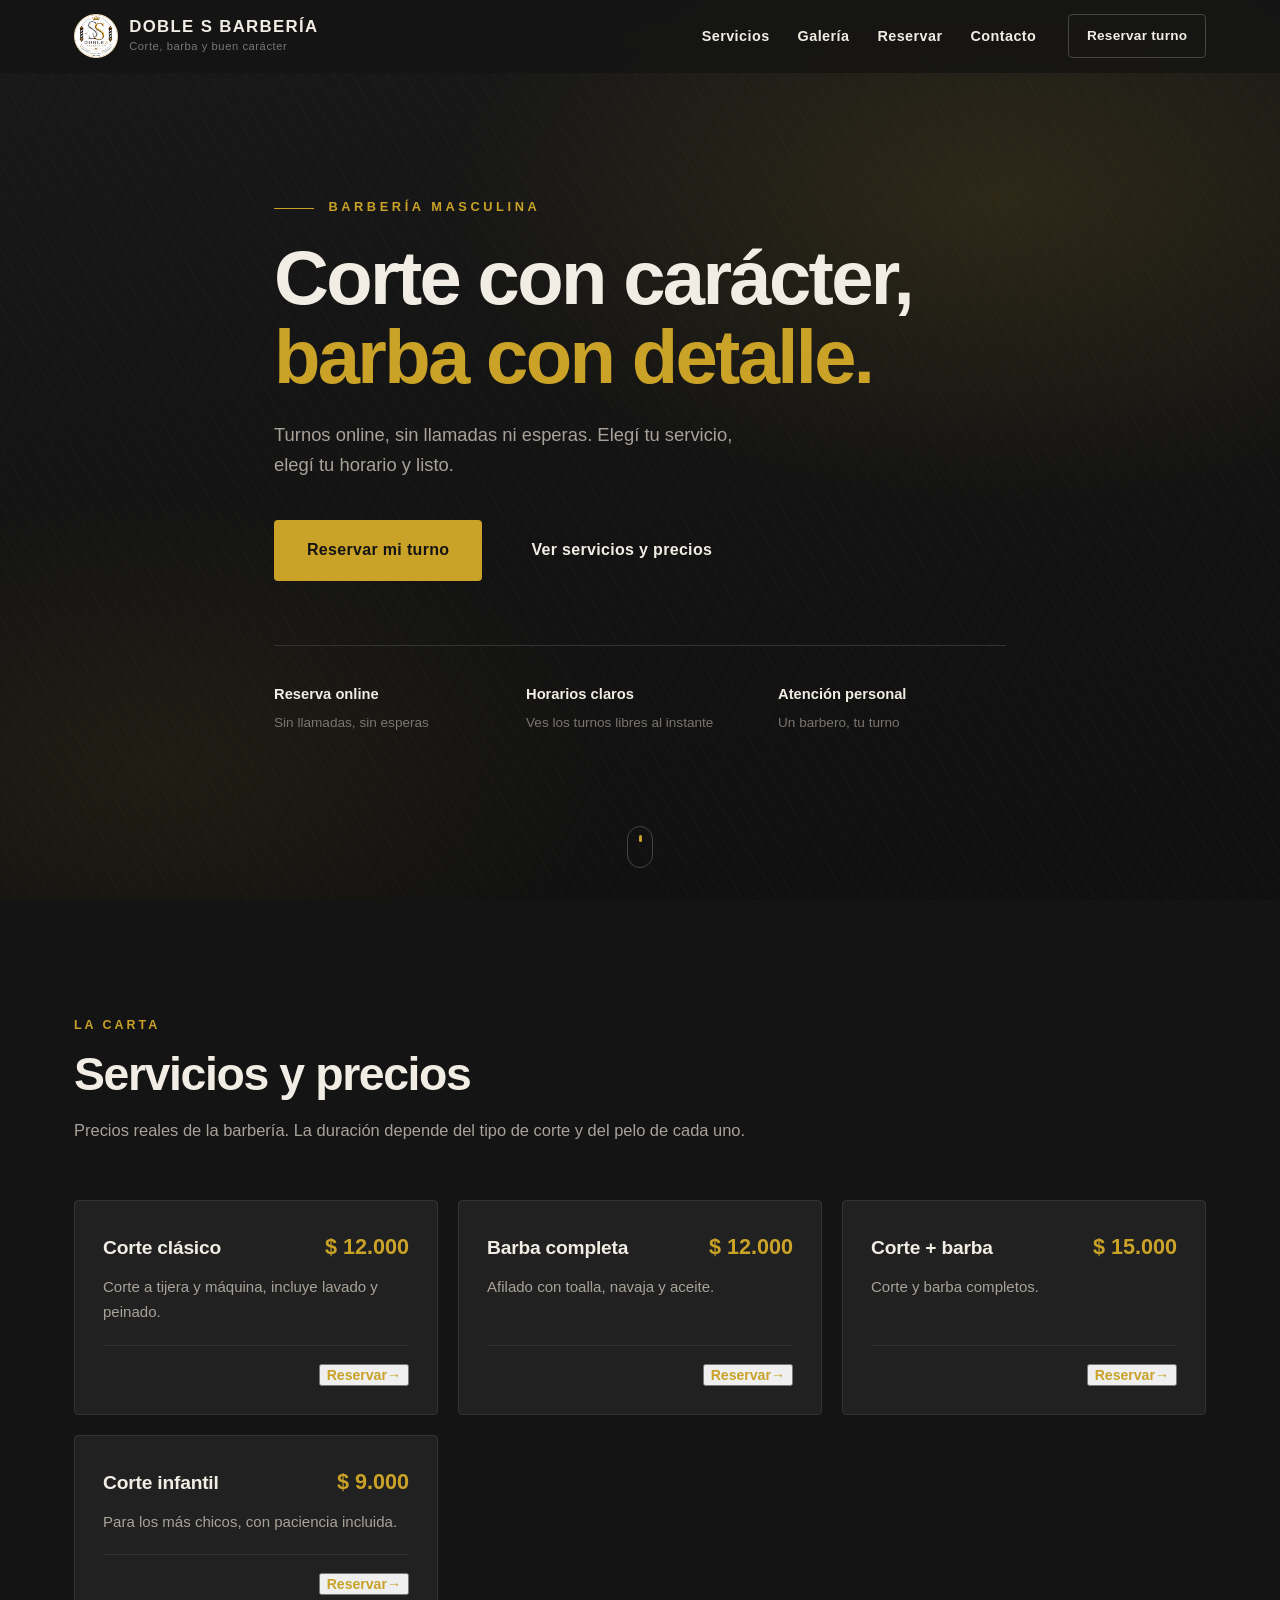
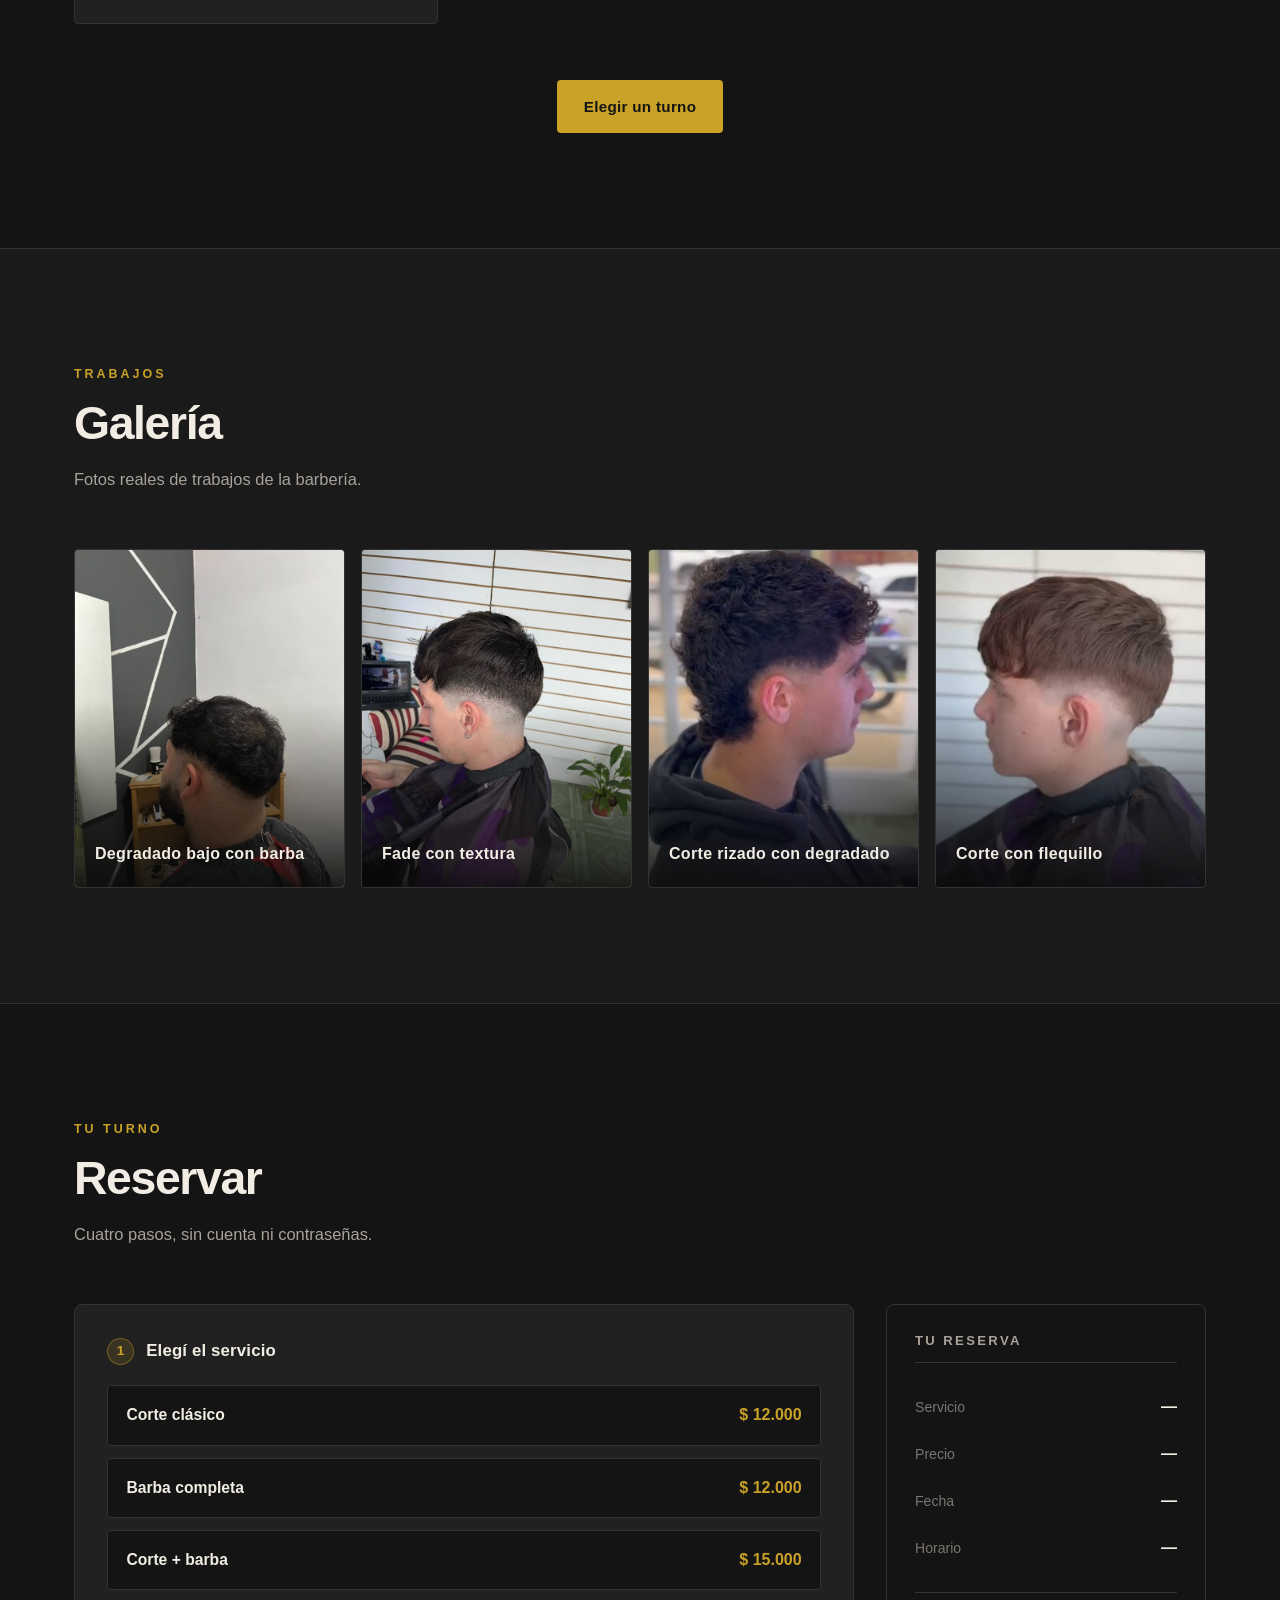
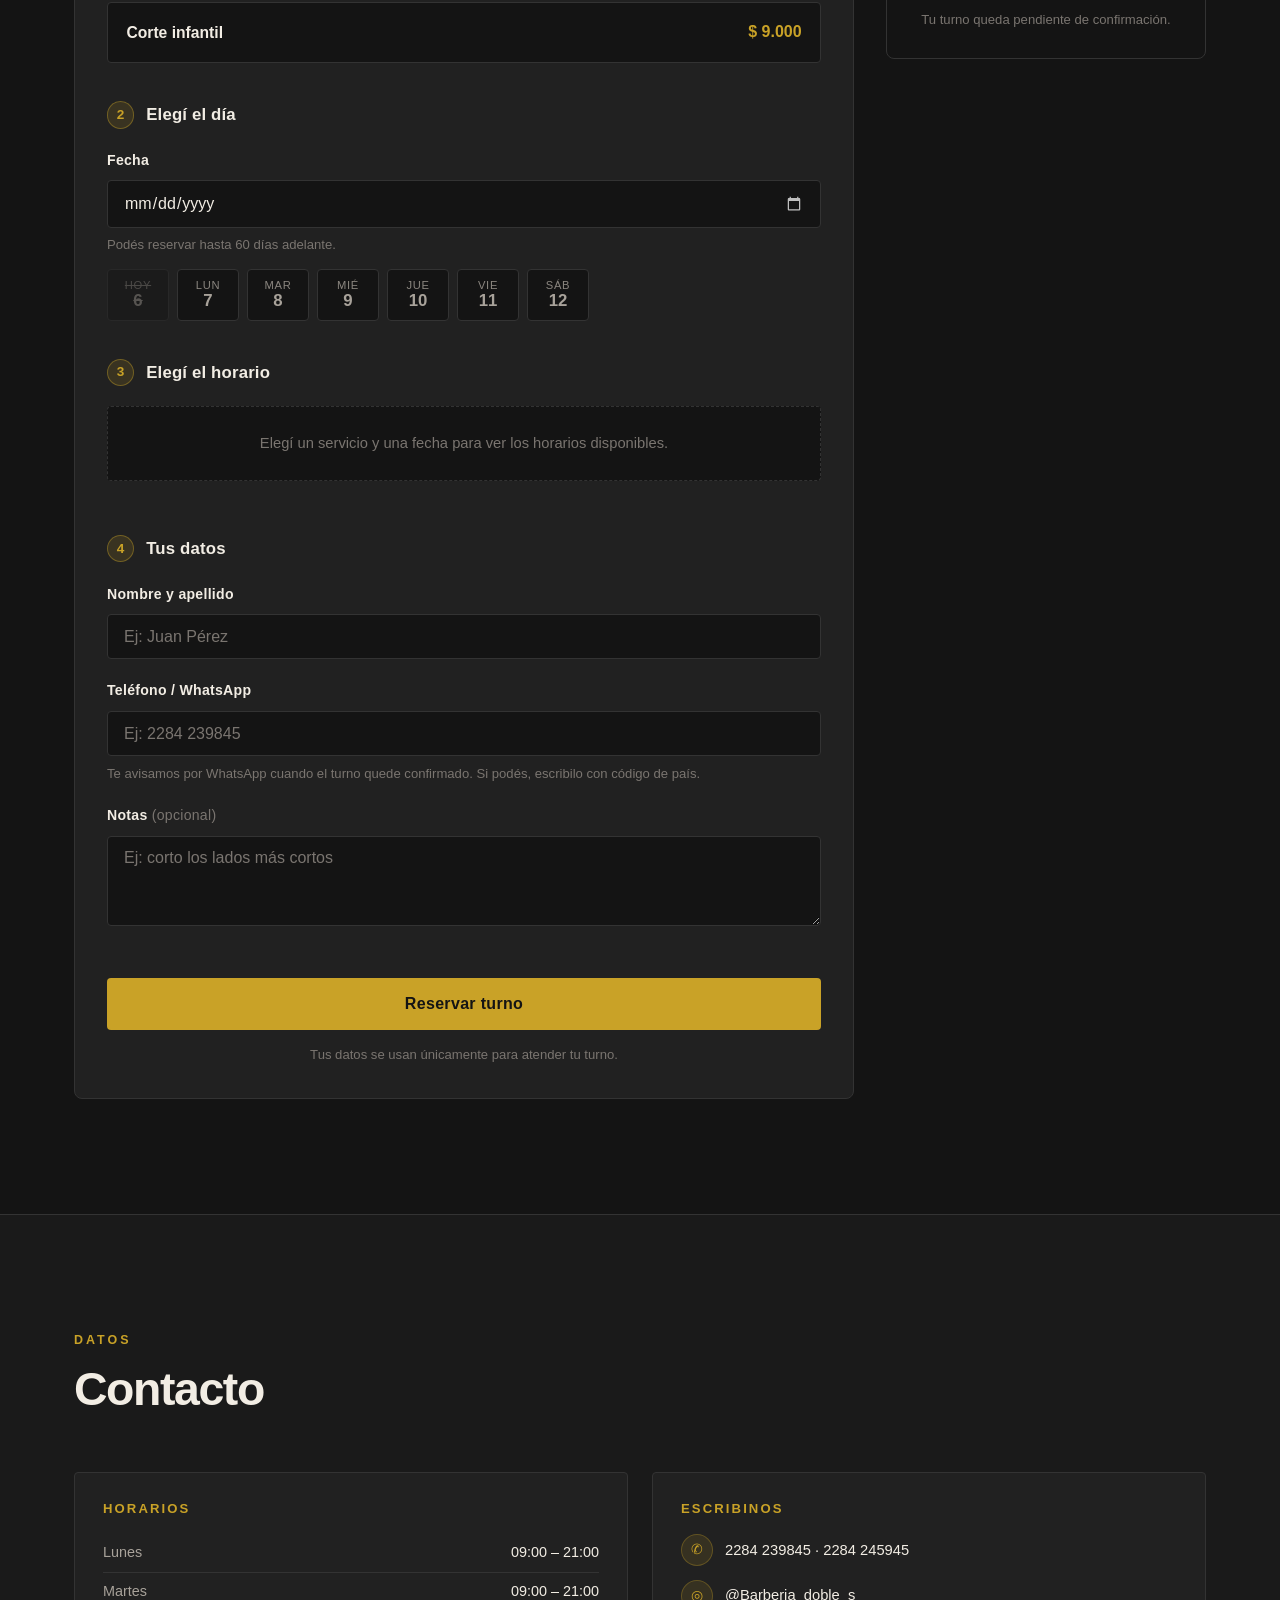
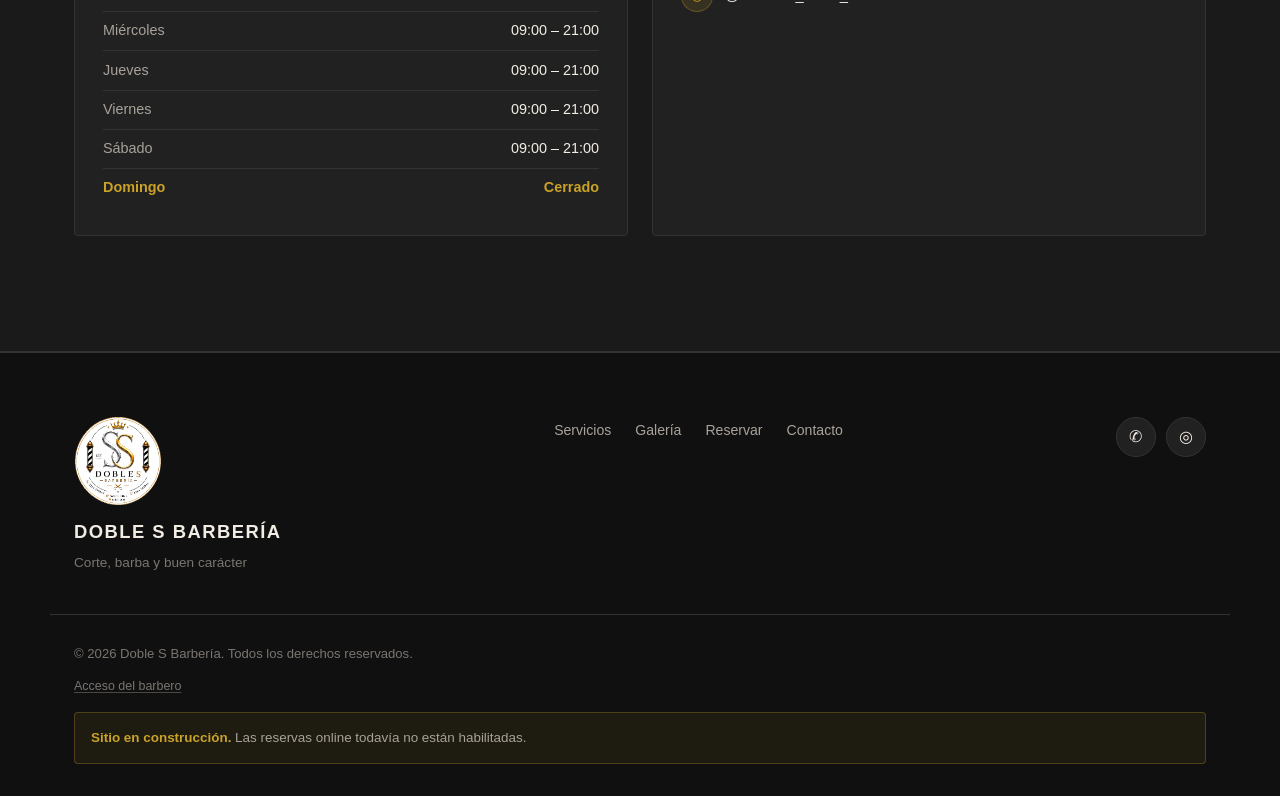
==== backend/src/main/resources/static/index.html @ a7c4ad40 "feat: versión inicial de BarberTrend AI Incluye la web pública responsive, reservas reales con contr" ====
<!DOCTYPE html>
<html lang="es">
<head>
    <meta charset="UTF-8">
    <meta name="viewport" content="width=device-width, initial-scale=1">
    <title>Doble S Barbería — Reserva tu turno</title>
    <meta name="description" id="meta-description"
          content="Doble S Barbería en Bolívar 3008. Cortes clásicos, fade y barbas. Reservá tu turno online.">
    <meta name="theme-color" content="#141414">

    <!-- El favicon es el logo real, ya con el fondo transparente.
         El atributo sizes ayuda a que el navegador elija bien. -->
    <link rel="icon" type="image/png"
          sizes="any"
          href="assets/img/logo-doble-s.png">

    <link rel="stylesheet" href="assets/css/styles.css">
</head>
<body>

<!-- ==========================================================================
     Enlace de salto: permite al teclado o al lector de pantalla saltear
     directo al contenido, sin pasar por el menú.
     ========================================================================== -->
<a class="skip-link" href="#contenido">Saltar al contenido</a>

<!-- ==========================================================================
     ENCABEZADO
     ========================================================================== -->
<header class="site-header" id="site-header">
    <div class="container header-inner">

        <!-- Logo real de la barbería. La imagen ya viene con el fondo
             transparente (ver docs/datos-pendientes.md), así que se apoya
             sobre el fondo oscuro sin recuadro blanco. -->
        <a href="#inicio" class="brand" aria-label="Doble S Barbería, ir al inicio">
            <img class="brand-mark"
                 src="assets/img/logo-doble-s.png"
                 alt=""
                 width="315" height="320"
                 decoding="async">

            <span class="brand-text">
                <span class="brand-name" id="brand-name">Doble S Barbería</span>
                <span class="brand-tagline" id="brand-tagline"></span>
            </span>
        </a>

        <nav class="main-nav" id="main-nav" aria-label="Navegación principal">
            <ul>
                <li><a href="#servicios">Servicios</a></li>
                <li><a href="#galeria">Galería</a></li>
                <li><a href="#reservar">Reservar</a></li>
                <li><a href="#contacto">Contacto</a></li>
            </ul>
            <a class="btn btn-outline btn-sm nav-cta" href="#reservar">Reservar turno</a>
        </nav>

        <button class="nav-toggle" id="nav-toggle"
                type="button"
                aria-expanded="false"
                aria-controls="main-nav"
                aria-label="Abrir menú de navegación">
            <span></span><span></span><span></span>
        </button>

    </div>
</header>

<main id="contenido">

    <!-- ======================================================================
         PORTADA
         ====================================================================== -->
    <section class="hero" id="inicio">
        <div class="hero-backdrop" aria-hidden="true"></div>

        <div class="container hero-content">
            <p class="hero-eyebrow" id="hero-eyebrow">Barbería masculina</p>

            <h1 class="hero-title">
                <span id="hero-title-1">Corte con carácter,</span><br>
                <span class="accent" id="hero-title-2">barba con detalle.</span>
            </h1>

            <p class="hero-text" id="hero-text">
                Turnos online, sin llamadas ni esperas.
                Elegí tu servicio, elegí tu horario y listo.
            </p>

            <div class="hero-actions">
                <a href="#reservar" class="btn btn-primary btn-lg">Reservar mi turno</a>
                <a href="#servicios" class="btn btn-ghost btn-lg">Ver servicios y precios</a>
            </div>

            <ul class="hero-features">
                <li>
                    <strong>Reserva online</strong>
                    <span>Sin llamadas, sin esperas</span>
                </li>
                <li>
                    <strong>Horarios claros</strong>
                    <span>Ves los turnos libres al instante</span>
                </li>
                <li>
                    <strong>Atención personal</strong>
                    <span>Un barbero, tu turno</span>
                </li>
            </ul>
        </div>

        <a href="#servicios" class="scroll-hint" aria-label="Bajar a servicios">
            <span></span>
        </a>
    </section>

    <!-- ======================================================================
         SERVICIOS
         Las tarjetas las arma main.js a partir de SITE_CONFIG.services,
         para que agregar un servicio sea agregar un objeto en ese archivo.
         ====================================================================== -->
    <section class="section" id="servicios">
        <div class="container">

            <header class="section-header">
                <p class="section-eyebrow">La carta</p>
                <h2 class="section-title">Servicios y precios</h2>
                <p class="section-text">
                    Precios reales de la barbería. La duración depende del tipo
                    de corte y del pelo de cada uno.
                </p>
            </header>

            <div class="services-grid" id="services-grid">
                <!-- Se completa con main.js -->
            </div>

            <div class="section-footer-cta">
                <a href="#reservar" class="btn btn-primary">Elegir un turno</a>
            </div>

        </div>
    </section>

    <!-- ======================================================================
         GALERÍA
         ====================================================================== -->
    <section class="section section-alt" id="galeria">
        <div class="container">

            <header class="section-header">
                <p class="section-eyebrow">Trabajos</p>
                <h2 class="section-title">Galería</h2>
                <p class="section-text">
                    Fotos reales de trabajos de la barbería.
                </p>
            </header>

            <div class="gallery-grid" id="gallery-grid">
                <!-- Se completa con main.js -->
            </div>

        </div>
    </section>

    <!-- ======================================================================
         RESERVAR TURNOS
         ====================================================================== -->
    <section class="section" id="reservar">
        <div class="container">

            <header class="section-header">
                <p class="section-eyebrow">Tu turno</p>
                <h2 class="section-title">Reservar</h2>
                <p class="section-text">
                    Cuatro pasos, sin cuenta ni contraseñas.
                </p>
            </header>

            <div class="booking-layout">

                <!-- ---------------------- FORMULARIO ---------------------- -->
                <form class="booking-form" id="booking-form"
                      novalidate autocomplete="on">

                    <!-- ---- Paso 1: servicio ---- -->
                    <fieldset class="step" id="step-servicio">
                        <legend class="step-title" id="step-servicio-title">
                            <span class="step-number" aria-hidden="true">1</span>
                            Elegí el servicio
                        </legend>

                        <div class="service-picker" id="service-picker"
                             role="radiogroup"
                             aria-labelledby="step-servicio-title"
                             aria-describedby="service-error">
                            <!-- Los botones los crea main.js -->
                        </div>

                        <p class="field-error" id="service-error" role="alert"></p>
                    </fieldset>

                    <!-- ---- Paso 2: fecha ---- -->
                    <fieldset class="step">
                        <legend class="step-title">
                            <span class="step-number" aria-hidden="true">2</span>
                            Elegí el día
                        </legend>

                        <label class="label" for="fecha">Fecha</label>
                        <input class="input" type="date" id="fecha" name="fecha"
                               required aria-describedby="fecha-help fecha-error">

                        <p class="field-help" id="fecha-help">
                            Podés reservar hasta 60 días adelante.
                        </p>
                        <p class="field-error" id="fecha-error" role="alert"></p>

                        <div class="quick-dates" id="quick-dates"
                             role="group" aria-label="Días próximos">
                            <!-- Los crea booking.js -->
                        </div>
                    </fieldset>

                    <!-- ---- Paso 3: horario ---- -->
                    <fieldset class="step">
                        <legend class="step-title" id="step-horario-title">
                            <span class="step-number" aria-hidden="true">3</span>
                            Elegí el horario
                        </legend>

                        <div class="slots-container" id="slots-container">
                            <p class="slots-placeholder" id="slots-placeholder">
                                Elegí un servicio y una fecha para ver los
                                horarios disponibles.
                            </p>
                            <div class="slots-grid" id="slots-grid"
                                 role="radiogroup"
                                 aria-labelledby="step-horario-title"></div>
                        </div>

                        <p class="field-error" id="slots-error" role="alert"></p>
                    </fieldset>

                    <!-- ---- Paso 4: datos ---- -->
                    <fieldset class="step">
                        <legend class="step-title">
                            <span class="step-number" aria-hidden="true">4</span>
                            Tus datos
                        </legend>

                        <div class="field">
                            <label class="label" for="nombre">Nombre y apellido</label>
                            <input class="input" type="text" id="nombre" name="nombre"
                                   placeholder="Ej: Juan Pérez"
                                   required minlength="2" maxlength="120"
                                   autocomplete="name"
                                   aria-describedby="nombre-error">
                            <p class="field-error" id="nombre-error" role="alert"></p>
                        </div>

                        <div class="field">
                            <label class="label" for="telefono">Teléfono / WhatsApp</label>
                            <input class="input" type="tel" id="telefono" name="telefono"
                                   placeholder="Ej: 2284 239845"
                                   required inputmode="tel"
                                   autocomplete="tel"
                                   aria-describedby="telefono-help telefono-error">
                            <p class="field-help" id="telefono-help">
                                Te avisamos por WhatsApp cuando el turno quede
                                confirmado. Si podés, escribilo con código de país.
                            </p>
                            <p class="field-error" id="telefono-error" role="alert"></p>
                        </div>

                        <div class="field">
                            <label class="label" for="notas">
                                Notas <span class="label-optional">(opcional)</span>
                            </label>
                            <textarea class="input" id="notas" name="notas"
                                      rows="3" maxlength="500"
                                      placeholder="Ej: corto los lados más cortos"
                                      aria-describedby="notas-error"></textarea>
                            <p class="field-error" id="notas-error" role="alert"></p>
                        </div>
                    </fieldset>

                    <!-- ---- Avisos de estado ---- -->
                    <div class="form-status" id="form-status"
                         role="status" aria-live="polite"></div>

                    <button class="btn btn-primary btn-lg btn-block"
                            type="submit" id="submit-btn">
                        <span class="btn-label">Reservar turno</span>
                        <span class="btn-spinner" aria-hidden="true"></span>
                    </button>

                    <p class="form-note">
                        Tus datos se usan únicamente para atender tu turno.
                    </p>
                </form>

                <!-- ---------------------- RESUMEN ---------------------- -->
                <aside class="booking-summary" id="booking-summary"
                       aria-label="Resumen de tu reserva">
                    <h3 class="summary-title">Tu reserva</h3>

                    <dl class="summary-list">
                        <div class="summary-row">
                            <dt>Servicio</dt>
                            <dd id="summary-servicio">—</dd>
                        </div>
                        <div class="summary-row">
                            <dt>Precio</dt>
                            <dd id="summary-precio">—</dd>
                        </div>
                        <div class="summary-row">
                            <dt>Fecha</dt>
                            <dd id="summary-fecha">—</dd>
                        </div>
                        <div class="summary-row">
                            <dt>Horario</dt>
                            <dd id="summary-horario">—</dd>
                        </div>
                    </dl>

                    <p class="summary-footnote">
                        Tu turno queda pendiente de confirmación.
                    </p>
                </aside>

            </div>
        </div>
    </section>

    <!-- ======================================================================
         CONTACTO
         ====================================================================== -->
    <section class="section section-alt" id="contacto">
        <div class="container">

            <header class="section-header">
                <p class="section-eyebrow">Datos</p>
                <h2 class="section-title">Contacto</h2>
            </header>

            <div class="contact-grid">

                <div class="contact-card">
                    <h3 class="contact-title">Horarios</h3>
                    <table class="hours-table">
                        <caption class="sr-only">Horario de atención semanal</caption>
                        <tbody id="hours-body">
                            <!-- Los arma main.js -->
                        </tbody>
                    </table>
                </div>

                <div class="contact-card">
                    <h3 class="contact-title">Escribinos</h3>
                    <ul class="contact-list">
                        <li>
                            <a class="contact-link" id="whatsapp-link"
                               href="#" target="_blank" rel="noopener noreferrer">
                                <span class="contact-icon" aria-hidden="true">✆</span>
                                <span id="contact-phone">—</span>
                            </a>
                        </li>
                        <li>
                            <a class="contact-link" id="instagram-link"
                               href="#" target="_blank" rel="noopener noreferrer">
                                <span class="contact-icon" aria-hidden="true">◎</span>
                                <span id="contact-instagram">—</span>
                            </a>
                        </li>
                        <li>
                            <a class="contact-link" id="email-link" href="#">
                                <span class="contact-icon" aria-hidden="true">✉</span>
                                <span id="contact-email">—</span>
                            </a>
                        </li>
                    </ul>
                </div>

            </div>
        </div>
    </section>

</main>

<!-- ==========================================================================
     PIE DE PÁGINA
     ========================================================================== -->
<footer class="site-footer">
    <div class="container footer-inner">

        <div class="footer-brand">
            <img class="footer-logo"
                 src="assets/img/logo-doble-s.png"
                 alt=""
                 width="315" height="320"
                 loading="lazy"
                 decoding="async">
            <span class="brand-name" id="footer-brand-name">Doble S Barbería</span>
            <p class="footer-tagline" id="footer-tagline"></p>
        </div>

        <nav class="footer-nav" aria-label="Navegación del pie">
            <ul>
                <li><a href="#servicios">Servicios</a></li>
                <li><a href="#galeria">Galería</a></li>
                <li><a href="#reservar">Reservar</a></li>
                <li><a href="#contacto">Contacto</a></li>
            </ul>
        </nav>

        <div class="footer-social">
            <a class="social-btn" id="footer-whatsapp"
               href="#" target="_blank" rel="noopener noreferrer"
               aria-label="Escribir por WhatsApp">
                <span aria-hidden="true">✆</span>
            </a>
            <a class="social-btn" id="footer-instagram"
               href="#" target="_blank" rel="noopener noreferrer"
               aria-label="Ver el Instagram">
                <span aria-hidden="true">◎</span>
            </a>
        </div>

    </div>

    <div class="container footer-bottom">
        <p class="footer-copy" id="footer-copy"></p>

        <p class="footer-admin">
            <a href="/admin">Acceso del barbero</a>
        </p>

        <!-- Aviso de estado del sitio. Lo muestra main.js mientras
             SITE_CONFIG.flags.showSampleDataNotice esté en true.
             Para publicar, poner showSampleDataNotice: false en site-config.js
             y este bloque se oculta solo. -->
        <p class="footer-notice" id="sample-data-notice" hidden>
            <strong>Sitio en construcción.</strong>
            Las reservas online todavía no están habilitadas.
        </p>
    </div>
</footer>

<!-- ==========================================================================
     SCRIPTS
     Al final del body para que el DOM ya exista cuando se ejecutan.
     Sin "type=module" a propósito: así el sitio también funciona abriéndolo
     directamente como archivo (file://), sin necesidad de un servidor.
     ========================================================================== -->
<script src="assets/js/site-config.js"></script>
<script src="assets/js/main.js"></script>
<script src="assets/js/booking.js"></script>

</body>
</html>
---- backend/src/main/resources/static/assets/css/styles.css ----
/* ==========================================================================
   BarberTrend AI — Hoja de estilos del sitio público
   ==========================================================================

   Cómo está organizada:
     1. Variables          — colores, tipografía, medidas
     2. Base y reset        — elementos del navegador
     3. Utilidades          — .container, .sr-only, .skip-link
     4. Componentes         — botones, campos, tarjetas
     5. Secciones           — portada, servicios, galería, reservar, contacto
     6. Pie de página
     7. Responsive          — tablets y computadoras
     8. Preferencias        — movimiento reducido, impresión

   Para cambiar los colores de la marca, alcanza con editar el bloque 1.
   ========================================================================== */


/* ==========================================================================
   1. VARIABLES
   ========================================================================== */

:root {
    /* --- Color: paleta sobria tipo barbería --- */
    --bg:             #141414;   /* fondo principal */
    --bg-alt:         #1a1a1a;   /* secciones alternadas */
    --surface:        #212121;   /* tarjetas y campos */
    --surface-hover:  #2a2a2a;
    --border:         #333333;
    --border-strong:  #454545;

    --gold:           #c9a227;   /* acento principal */
    --gold-light:     #e0c060;
    --gold-dark:      #9d7c1c;

    --cream:          #f2ede4;   /* texto principal */
    --text-muted:     #a8a29a;   /* texto secundario */
    --text-dim:       #7a7570;   /* texto terciario */

    --success:        #4caf7d;
    --success-bg:     rgba(76, 175, 125, 0.12);
    --danger:         #e05c5c;
    --danger-bg:      rgba(224, 92, 92, 0.12);

    /* --- Tipografía ---
       Se usan fuentes del sistema: el sitio carga rápido y no depende
       de ningún servicio externo. */
    --font-sans: -apple-system, BlinkMacSystemFont, 'Segoe UI', Roboto,
                 'Helvetica Neue', Arial, sans-serif;
    --font-display: 'Helvetica Neue', Arial, sans-serif;

    /* --- Medidas --- */
    --container-width: 1180px;
    --radius:     4px;
    --radius-lg:  8px;
    --section-gap: clamp(4rem, 9vw, 7.5rem);

    /* --- Transiciones --- */
    --transition: 0.25s cubic-bezier(0.4, 0, 0.2, 1);
}


/* ==========================================================================
   2. BASE Y RESET
   ========================================================================== */

*,
*::before,
*::after {
    box-sizing: border-box;
}

html {
    /* Evita el salto de página al saltar entre secciones con #ancla */
    scroll-behavior: smooth;
    /* Compensa el encabezado fijo cuando se navega por anclas */
    scroll-padding-top: 5rem;
}

body {
    margin: 0;
    background-color: var(--bg);
    color: var(--cream);
    font-family: var(--font-sans);
    font-size: 1rem;
    line-height: 1.65;
    -webkit-font-smoothing: antialiased;
    overflow-x: hidden;
}

h1, h2, h3, h4 {
    margin: 0 0 0.5em;
    font-family: var(--font-display);
    font-weight: 700;
    line-height: 1.15;
    letter-spacing: -0.02em;
}

p {
    margin: 0 0 1rem;
}

a {
    color: var(--gold);
    text-decoration: none;
    transition: color var(--transition);
}

a:hover {
    color: var(--gold-light);
}

img, svg {
    max-width: 100%;
    display: block;
}

ul, ol {
    margin: 0;
    padding: 0;
    list-style: none;
}

button {
    font-family: inherit;
    font-size: inherit;
    cursor: pointer;
}

/* Foco visible para navegación con teclado.
   Nunca se quita el foco, se cambia: es lo que permite a quien navega
   sin mouse saber dónde está. */
:focus-visible {
    outline: 2px solid var(--gold);
    outline-offset: 3px;
    border-radius: 2px;
}

/* Texto solo para lectores de pantalla */
.sr-only {
    position: absolute;
    width: 1px;
    height: 1px;
    padding: 0;
    margin: -1px;
    overflow: hidden;
    clip: rect(0, 0, 0, 0);
    white-space: nowrap;
    border: 0;
}

/* Enlace de salto */
.skip-link {
    position: absolute;
    top: -100px;
    left: 1rem;
    z-index: 200;
    padding: 0.75rem 1.25rem;
    background: var(--gold);
    color: #141414;
    font-weight: 700;
    border-radius: 0 0 var(--radius) var(--radius);
    transition: top var(--transition);
}

.skip-link:focus {
    top: 0;
    color: #141414;
}


/* ==========================================================================
   3. UTILIDADES
   ========================================================================== */

.container {
    width: 100%;
    max-width: var(--container-width);
    margin: 0 auto;
    padding: 0 1.5rem;
}

.accent {
    color: var(--gold);
}


/* ==========================================================================
   4. COMPONENTES
   ========================================================================== */

/* --- Botones ------------------------------------------------------------ */

.btn {
    display: inline-flex;
    align-items: center;
    justify-content: center;
    gap: 0.5rem;
    padding: 0.8rem 1.6rem;
    border: 1px solid transparent;
    border-radius: var(--radius);
    background-color: transparent;
    font-weight: 700;
    font-size: 0.95rem;
    letter-spacing: 0.02em;
    text-align: center;
    transition: background-color var(--transition),
                color var(--transition),
                border-color var(--transition),
                transform var(--transition);
}

/* El :active solo se aplica con mouse o dedo, no con el teclado,
   para que la página no "salte" al navegar con Enter. */
.btn:active:not(:disabled) {
    transform: translateY(1px);
}

.btn:disabled {
    opacity: 0.55;
    cursor: not-allowed;
}

.btn-primary {
    background: var(--gold);
    color: #141414;
}

.btn-primary:hover:not(:disabled) {
    background: var(--gold-light);
    color: #141414;
}

.btn-outline {
    border-color: var(--border-strong);
    color: var(--cream);
}

.btn-outline:hover:not(:disabled) {
    border-color: var(--gold);
    color: var(--gold);
}

.btn-ghost {
    color: var(--cream);
    border-color: transparent;
}

.btn-ghost:hover:not(:disabled) {
    color: var(--gold);
}

.btn-lg {
    padding: 1rem 2rem;
    font-size: 1rem;
}

.btn-sm {
    padding: 0.6rem 1.1rem;
    font-size: 0.85rem;
}

.btn-block {
    width: 100%;
}

/* Indicador de carga dentro del botón */
.btn-spinner {
    display: none;
    width: 1rem;
    height: 1rem;
    border: 2px solid rgba(20, 20, 20, 0.3);
    border-top-color: #141414;
    border-radius: 50%;
    animation: spin 0.7s linear infinite;
}

.btn.is-loading .btn-spinner {
    display: block;
}

.btn.is-loading .btn-label {
    opacity: 0.7;
}

@keyframes spin {
    to { transform: rotate(360deg); }
}

/* --- Tarjetas de servicio ------------------------------------------------ */

.service-card {
    position: relative;
    display: flex;
    flex-direction: column;
    padding: 1.75rem;
    background: var(--surface);
    border: 1px solid var(--border);
    border-radius: var(--radius);
    transition: border-color var(--transition),
                transform var(--transition),
                background-color var(--transition);
}

.service-card:hover {
    border-color: var(--border-strong);
    background: var(--surface-hover);
    transform: translateY(-3px);
}

.service-card__head {
    display: flex;
    align-items: baseline;
    justify-content: space-between;
    gap: 1rem;
    margin-bottom: 0.65rem;
}

.service-card__name {
    margin: 0;
    font-size: 1.2rem;
    letter-spacing: -0.01em;
}

.service-card__price {
    font-family: var(--font-display);
    font-size: 1.35rem;
    font-weight: 700;
    color: var(--gold);
    white-space: nowrap;
}

.service-card__desc {
    flex: 1;
    margin: 0 0 1.25rem;
    color: var(--text-muted);
    font-size: 0.94rem;
}

.service-card__foot {
    display: flex;
    align-items: center;
    justify-content: flex-end;
    gap: 1rem;
    padding-top: 1.1rem;
    border-top: 1px solid var(--border);
}

.service-card__cta {
    font-size: 0.88rem;
    font-weight: 700;
    color: var(--gold);
    white-space: nowrap;
}

.service-card__cta::after {
    content: ' →';
    transition: transform var(--transition);
    display: inline-block;
}

.service-card__cta:hover::after {
    transform: translateX(3px);
}

/* Etiqueta de "más pedido" */
.badge {
    position: absolute;
    top: -1px;
    right: 1.25rem;
    padding: 0.25rem 0.7rem;
    background: var(--gold);
    color: #141414;
    font-size: 0.7rem;
    font-weight: 700;
    letter-spacing: 0.08em;
    text-transform: uppercase;
    border-radius: 0 0 var(--radius) var(--radius);
}

/* --- Campos de formulario ----------------------------------------------- */

.label {
    display: block;
    margin-bottom: 0.5rem;
    font-size: 0.88rem;
    font-weight: 600;
    letter-spacing: 0.02em;
}

.label-optional {
    font-weight: 400;
    color: var(--text-dim);
}

.input {
    width: 100%;
    padding: 0.8rem 1rem;
    background: var(--bg);
    color: var(--cream);
    border: 1px solid var(--border);
    border-radius: var(--radius);
    font-family: inherit;
    font-size: 1rem;
    transition: border-color var(--transition),
                box-shadow var(--transition);
}

.input::placeholder {
    color: var(--text-dim);
}

.input:hover {
    border-color: var(--border-strong);
}

.input:focus {
    outline: none;
    border-color: var(--gold);
    box-shadow: 0 0 0 3px rgba(201, 162, 39, 0.15);
}

/* Campo marcado como inválido.
   aria-invalid lo pone el JavaScript, y el CSS lo muestra. */
.input[aria-invalid='true'] {
    border-color: var(--danger);
}

.input[aria-invalid='true']:focus {
    box-shadow: 0 0 0 3px rgba(224, 92, 92, 0.18);
}

textarea.input {
    resize: vertical;
    min-height: 90px;
}

/* El input date se ve oscuro en algunos navegadores */
.input[type='date']::-webkit-calendar-picker-indicator {
    filter: invert(0.75);
    cursor: pointer;
}

.field {
    margin-bottom: 1.25rem;
}

.field-help {
    margin: 0.4rem 0 0;
    font-size: 0.82rem;
    color: var(--text-dim);
}

.field-error {
    margin: 0.4rem 0 0;
    font-size: 0.85rem;
    color: var(--danger);
    min-height: 1.2em;   /* Evita que el texto salte al aparecer */
}

.field-error:empty {
    min-height: 0;
}

/* --- Selector de servicio (radio buttons accesibles) -------------------- */

.service-picker {
    display: grid;
    gap: 0.75rem;
}

.service-option {
    position: relative;
}

.service-option__input {
    position: absolute;
    opacity: 0;
    width: 0;
    height: 0;
}

.service-option__label {
    display: flex;
    align-items: center;
    justify-content: space-between;
    gap: 1rem;
    padding: 1rem 1.15rem;
    background: var(--bg);
    border: 1px solid var(--border);
    border-radius: var(--radius);
    cursor: pointer;
    transition: border-color var(--transition),
                background-color var(--transition);
}

.service-option__label:hover {
    border-color: var(--border-strong);
    background: var(--surface);
}

.service-option__input:checked + .service-option__label {
    border-color: var(--gold);
    background: rgba(201, 162, 39, 0.07);
}

.service-option__input:focus-visible + .service-option__label {
    outline: 2px solid var(--gold);
    outline-offset: 2px;
}

.service-option__text {
    display: flex;
    flex-direction: column;
    gap: 0.15rem;
}

.service-option__name {
    font-weight: 700;
    font-size: 0.98rem;
}

.service-option__price {
    font-family: var(--font-display);
    font-weight: 700;
    color: var(--gold);
    white-space: nowrap;
}

/* --- Grilla de horarios ------------------------------------------------- */

.slots-grid {
    display: grid;
    grid-template-columns: repeat(auto-fill, minmax(94px, 1fr));
    gap: 0.6rem;
}

.slot-btn {
    padding: 0.7rem 0.4rem;
    background: var(--bg);
    color: var(--cream);
    border: 1px solid var(--border);
    border-radius: var(--radius);
    font-size: 0.92rem;
    font-weight: 600;
    font-variant-numeric: tabular-nums;
    transition: border-color var(--transition),
                background-color var(--transition),
                color var(--transition);
}

.slot-btn:hover:not(:disabled) {
    border-color: var(--gold);
    color: var(--gold);
}

.slot-btn.is-selected {
    background: var(--gold);
    border-color: var(--gold);
    color: #141414;
}

.slot-btn:disabled {
    color: var(--text-dim);
    cursor: not-allowed;
    background: transparent;
    border-style: dashed;
    text-decoration: line-through;
}

.slots-placeholder {
    padding: 1.5rem;
    background: var(--bg);
    border: 1px dashed var(--border);
    border-radius: var(--radius);
    color: var(--text-dim);
    font-size: 0.92rem;
    text-align: center;
}

.slots-placeholder[hidden] {
    display: none;
}

.slots-placeholder.is-info {
    border-style: solid;
    border-color: var(--border-strong);
}

/* --- Avisos de estado del formulario ------------------------------------ */

.form-status {
    margin-bottom: 1.25rem;
}

.form-status:empty {
    display: none;
}

.alert {
    display: flex;
    gap: 0.75rem;
    padding: 1rem 1.15rem;
    border-radius: var(--radius);
    font-size: 0.92rem;
    border: 1px solid transparent;
}

.alert strong {
    display: block;
    margin-bottom: 0.15rem;
}

.alert-error {
    background: var(--danger-bg);
    border-color: rgba(224, 92, 92, 0.4);
    color: #ffb3b3;
}

.alert-success {
    background: var(--success-bg);
    border-color: rgba(76, 175, 125, 0.4);
    color: #a8e6c4;
}

.alert-info {
    background: rgba(201, 162, 39, 0.1);
    border-color: rgba(201, 162, 39, 0.35);
    color: var(--gold-light);
}

.alert-icon {
    font-size: 1.1rem;
    line-height: 1.3;
}

.form-note {
    margin: 0.9rem 0 0;
    text-align: center;
    font-size: 0.82rem;
    color: var(--text-dim);
}

/* --- Días rápidos ------------------------------------------------------- */

.quick-dates {
    display: flex;
    gap: 0.5rem;
    margin-top: 0.85rem;
    overflow-x: auto;
    padding-bottom: 0.35rem;
    -webkit-overflow-scrolling: touch;
}

.quick-date {
    flex: 0 0 auto;
    min-width: 62px;
    padding: 0.55rem 0.7rem;
    background: var(--bg);
    border: 1px solid var(--border);
    border-radius: var(--radius);
    color: var(--text-muted);
    text-align: center;
    transition: border-color var(--transition),
                color var(--transition);
}

.quick-date:hover {
    border-color: var(--border-strong);
    color: var(--cream);
}

.quick-date.is-selected {
    background: var(--gold);
    border-color: var(--gold);
    color: #141414;
}

.quick-date.is-closed {
    opacity: 0.4;
    cursor: not-allowed;
    text-decoration: line-through;
}

.quick-date__day {
    display: block;
    font-size: 0.7rem;
    text-transform: uppercase;
    letter-spacing: 0.06em;
    opacity: 0.8;
}

.quick-date__num {
    display: block;
    font-size: 1.05rem;
    font-weight: 700;
    line-height: 1.2;
}


/* ==========================================================================
   5. SECCIONES
   ========================================================================== */

/* --- Encabezado del sitio ---------------------------------------------- */

.site-header {
    position: fixed;
    top: 0;
    left: 0;
    right: 0;
    z-index: 100;
    background: rgba(20, 20, 20, 0.85);
    backdrop-filter: blur(12px);
    border-bottom: 1px solid transparent;
    transition: background-color var(--transition),
                border-color var(--transition);
}

/* La clase la agrega main.js al hacer scroll */
.site-header.is-scrolled {
    background: rgba(20, 20, 20, 0.97);
    border-bottom-color: var(--border);
}

.header-inner {
    display: flex;
    align-items: center;
    justify-content: space-between;
    gap: 1.5rem;
    height: 4.5rem;
}

.brand {
    display: flex;
    align-items: center;
    gap: 0.7rem;
    color: var(--cream);
    min-width: 0;
}

.brand:hover {
    color: var(--gold);
}

/* El logo real. Viene con fondo transparente (ver docs/datos-pendientes.md),
   así que se apoya sobre el fondo oscuro sin ningún recuadro blanco. */
.brand-mark {
    width: 44px;
    height: 44px;
    flex-shrink: 0;
    object-fit: contain;
}

.brand:hover .brand-mark {
    opacity: 0.85;
    transition: opacity var(--transition);
}

.brand-text {
    display: flex;
    flex-direction: column;
    min-width: 0;
}

.brand-name {
    font-family: var(--font-display);
    font-weight: 700;
    font-size: 1.05rem;
    letter-spacing: 0.08em;
    text-transform: uppercase;
    line-height: 1.2;
    white-space: nowrap;
    overflow: hidden;
    text-overflow: ellipsis;
}

.brand-tagline {
    font-size: 0.7rem;
    color: var(--text-dim);
    letter-spacing: 0.05em;
    white-space: nowrap;
    overflow: hidden;
    text-overflow: ellipsis;
}

/* --- Menú de navegación ------------------------------------------------- */

.main-nav {
    display: flex;
    align-items: center;
    gap: 2rem;
}

.main-nav ul {
    display: flex;
    gap: 1.75rem;
}

.main-nav a:not(.btn) {
    position: relative;
    font-size: 0.9rem;
    font-weight: 600;
    letter-spacing: 0.03em;
    color: var(--cream);
    padding: 0.25rem 0;
}

.main-nav a:not(.btn)::after {
    content: '';
    position: absolute;
    left: 0;
    bottom: 0;
    width: 100%;
    height: 2px;
    background: var(--gold);
    transform: scaleX(0);
    transform-origin: left;
    transition: transform var(--transition);
}

.main-nav a:not(.btn):hover::after,
.main-nav a:not(.btn):focus-visible::after {
    transform: scaleX(1);
}

.nav-toggle {
    display: none;
    flex-direction: column;
    justify-content: center;
    gap: 5px;
    width: 42px;
    height: 42px;
    padding: 0;
    background: transparent;
    border: 1px solid var(--border);
    border-radius: var(--radius);
}

.nav-toggle span {
    display: block;
    width: 18px;
    height: 2px;
    margin: 0 auto;
    background: var(--cream);
    transition: transform var(--transition),
                opacity var(--transition);
}

/* Cuando el menú está abierto, las tres barras se vuelven una X */
.nav-toggle[aria-expanded='true'] span:nth-child(1) {
    transform: translateY(7px) rotate(45deg);
}

.nav-toggle[aria-expanded='true'] span:nth-child(2) {
    opacity: 0;
}

.nav-toggle[aria-expanded='true'] span:nth-child(3) {
    transform: translateY(-7px) rotate(-45deg);
}

/* --- Portada ------------------------------------------------------------ */

.hero {
    position: relative;
    display: flex;
    align-items: center;
    min-height: 100vh;
    min-height: 100svh;        /* mejor en móviles con barra de direcciones */
    padding: 7rem 0 5rem;
    overflow: hidden;
}

/* Fondo con gradientes. Es CSS puro: no hay imágenes que cargar. */
.hero-backdrop {
    position: absolute;
    inset: 0;
    background:
        radial-gradient(ellipse 70% 55% at 78% 22%,
            rgba(201, 162, 39, 0.13), transparent 62%),
        radial-gradient(ellipse 60% 50% at 12% 85%,
            rgba(201, 162, 39, 0.07), transparent 60%),
        linear-gradient(170deg, #191919 0%, #141414 45%, #101010 100%);
}

/* Textura sutil de líneas diagonales, evocando la barbería */
.hero-backdrop::after {
    content: '';
    position: absolute;
    inset: 0;
    background-image: repeating-linear-gradient(
        58deg,
        rgba(201, 162, 39, 0.035) 0px,
        rgba(201, 162, 39, 0.035) 1px,
        transparent 1px,
        transparent 15px
    );
}

.hero-content {
    position: relative;
    z-index: 1;
    max-width: 780px;
}

.hero-eyebrow {
    margin: 0 0 1.25rem;
    font-size: 0.8rem;
    font-weight: 700;
    letter-spacing: 0.28em;
    text-transform: uppercase;
    color: var(--gold);
}

.hero-eyebrow::before {
    content: '';
    display: inline-block;
    width: 2.5rem;
    height: 1px;
    margin-right: 0.9rem;
    background: var(--gold);
    vertical-align: middle;
}

.hero-title {
    margin: 0 0 1.5rem;
    font-size: clamp(2.5rem, 7vw, 4.75rem);
    font-weight: 800;
    letter-spacing: -0.035em;
    line-height: 1.04;
}

.hero-text {
    max-width: 30rem;
    margin-bottom: 2.5rem;
    font-size: clamp(1rem, 2vw, 1.15rem);
    color: var(--text-muted);
}

.hero-actions {
    display: flex;
    flex-wrap: wrap;
    gap: 1rem;
    margin-bottom: 4rem;
}

.hero-features {
    display: grid;
    grid-template-columns: repeat(auto-fit, minmax(180px, 1fr));
    gap: 1.5rem;
    padding-top: 2.25rem;
    border-top: 1px solid var(--border);
}

.hero-features strong {
    display: block;
    margin-bottom: 0.2rem;
    font-size: 0.92rem;
    color: var(--cream);
}

.hero-features span {
    font-size: 0.85rem;
    color: var(--text-dim);
}

.scroll-hint {
    position: absolute;
    bottom: 2rem;
    left: 50%;
    transform: translateX(-50%);
    z-index: 1;
    width: 26px;
    height: 42px;
    border: 1px solid var(--border-strong);
    border-radius: 13px;
}

.scroll-hint span {
    position: absolute;
    top: 8px;
    left: 50%;
    width: 3px;
    height: 7px;
    margin-left: -1.5px;
    background: var(--gold);
    border-radius: 2px;
    animation: scrollDown 1.8s ease-in-out infinite;
}

@keyframes scrollDown {
    0%, 100% { transform: translateY(0); opacity: 1; }
    50%      { transform: translateY(13px); opacity: 0.3; }
}

/* --- Bloque de sección -------------------------------------------------- */

.section {
    padding: var(--section-gap) 0;
}

.section-alt {
    background: var(--bg-alt);
    /* La franja se ve más limpia si corta los bordes */
    border-top: 1px solid var(--border);
    border-bottom: 1px solid var(--border);
}

.section-header {
    max-width: 42rem;
    margin-bottom: 3.5rem;
}

.section-eyebrow {
    margin: 0 0 0.75rem;
    font-size: 0.78rem;
    font-weight: 700;
    letter-spacing: 0.24em;
    text-transform: uppercase;
    color: var(--gold);
}

.section-title {
    margin: 0 0 1rem;
    font-size: clamp(1.9rem, 4.5vw, 2.9rem);
    letter-spacing: -0.03em;
}

.section-text {
    margin: 0;
    color: var(--text-muted);
    font-size: 1.03rem;
}

.section-footer-cta {
    margin-top: 3.5rem;
    text-align: center;
}

/* --- Servicios ---------------------------------------------------------- */

.services-grid {
    display: grid;
    grid-template-columns: repeat(auto-fit, minmax(290px, 1fr));
    gap: 1.25rem;
}

/* --- Galería ------------------------------------------------------------ */

.gallery-grid {
    display: grid;
    grid-template-columns: repeat(auto-fit, minmax(250px, 1fr));
    gap: 1rem;
}

.gallery-item {
    position: relative;
    aspect-ratio: 4 / 5;
    border: 1px solid var(--border);
    border-radius: var(--radius);
    overflow: hidden;
    margin: 0;                 /* <figure> trae margen por defecto */
    display: flex;
    align-items: flex-end;
}

/* Fotos reales.
   object-fit: cover llena la caja con el formato 4:5 sin deformar la
   imagen: si la foto es más alta, recorta; si es más baja, recorta arriba
   y abajo. Es el equivalente de "relleno" en Photoshop. */
.gallery-item__photo {
    position: absolute;
    inset: 0;
    width: 100%;
    height: 100%;
    object-fit: cover;
    transition: transform 0.5s cubic-bezier(0.4, 0, 0.2, 1);
}

/* Fondos de los marcadores de posición: degradados CSS, sin fotos falsas. */
.gallery-item__bg {
    position: absolute;
    inset: 0;
    transition: transform 0.5s cubic-bezier(0.4, 0, 0.2, 1);
}

.gallery-item:hover .gallery-item__photo,
.gallery-item:hover .gallery-item__bg {
    transform: scale(1.06);
}

/* Degradados de ejemplo */
.tone-1 { background: linear-gradient(145deg, #3a3228, #1e1b17); }
.tone-2 { background: linear-gradient(145deg, #2e3336, #1a1c1e); }
.tone-3 { background: linear-gradient(145deg, #38302a, #1d1a17); }
.tone-4 { background: linear-gradient(145deg, #2b3138, #181b1e); }
.tone-5 { background: linear-gradient(145deg, #36302c, #1b1917); }
.tone-6 { background: linear-gradient(145deg, #30352e, #1a1c19); }

.gallery-item__overlay {
    position: absolute;
    inset: 0;
    background: linear-gradient(to top, rgba(10, 10, 10, 0.9), transparent 55%);
}

.gallery-item__icon {
    position: absolute;
    top: 50%;
    left: 50%;
    transform: translate(-50%, -50%);
    color: rgba(242, 237, 228, 0.22);
}

.gallery-item__caption {
    position: relative;
    z-index: 1;
    width: 100%;
    padding: 1.25rem;
    font-family: var(--font-display);
    font-weight: 700;
    font-size: 1rem;
    letter-spacing: 0.02em;
}

.gallery-item__badge {
    position: absolute;
    top: 1rem;
    left: 1rem;
    z-index: 1;
    padding: 0.25rem 0.6rem;
    background: rgba(20, 20, 20, 0.75);
    border: 1px solid var(--border-strong);
    border-radius: var(--radius);
    font-size: 0.68rem;
    letter-spacing: 0.1em;
    text-transform: uppercase;
    color: var(--text-dim);
}

/* --- Reservar ------------------------------------------------------------ */

.booking-layout {
    display: grid;
    gap: 2rem;
    align-items: start;
}

.booking-form {
    padding: 2rem;
    background: var(--surface);
    border: 1px solid var(--border);
    border-radius: var(--radius-lg);
}

.step {
    margin: 0 0 2rem;
    padding: 0;
    border: 0;
    min-width: 0;   /* los fieldset no se encogen dentro de un grid sin esto */
}

.step:last-of-type {
    margin-bottom: 1.5rem;
}

.step-title {
    display: flex;
    align-items: center;
    gap: 0.75rem;
    margin: 0 0 1.25rem;
    padding: 0;
    font-size: 1.05rem;
    font-weight: 700;
    letter-spacing: 0.01em;
}

.step-number {
    display: inline-flex;
    align-items: center;
    justify-content: center;
    width: 1.7rem;
    height: 1.7rem;
    flex-shrink: 0;
    background: rgba(201, 162, 39, 0.14);
    border: 1px solid rgba(201, 162, 39, 0.4);
    border-radius: 50%;
    color: var(--gold);
    font-size: 0.85rem;
    font-weight: 700;
}

/* Resumen */
.booking-summary {
    padding: 1.75rem;
    background: var(--bg);
    border: 1px solid var(--border);
    border-radius: var(--radius-lg);
}

.summary-title {
    margin: 0 0 1.25rem;
    padding-bottom: 0.85rem;
    border-bottom: 1px solid var(--border);
    font-size: 0.82rem;
    font-weight: 700;
    letter-spacing: 0.18em;
    text-transform: uppercase;
    color: var(--text-muted);
}

.summary-row {
    display: flex;
    align-items: baseline;
    justify-content: space-between;
    gap: 1rem;
    padding: 0.65rem 0;
}

.summary-row dt {
    font-size: 0.88rem;
    color: var(--text-dim);
}

.summary-row dd {
    margin: 0;
    font-weight: 700;
    text-align: right;
    color: var(--cream);
}

.summary-footnote {
    margin: 1.25rem 0 0;
    padding-top: 1rem;
    border-top: 1px solid var(--border);
    font-size: 0.82rem;
    color: var(--text-dim);
    text-align: center;
}

/* --- Contacto ------------------------------------------------------------ */

.contact-grid {
    display: grid;
    grid-template-columns: repeat(auto-fit, minmax(270px, 1fr));
    gap: 1.5rem;
}

.contact-card {
    padding: 1.75rem;
    background: var(--surface);
    border: 1px solid var(--border);
    border-radius: var(--radius);
}

.contact-title {
    margin: 0 0 1.1rem;
    font-size: 0.82rem;
    font-weight: 700;
    letter-spacing: 0.16em;
    text-transform: uppercase;
    color: var(--gold);
}

.contact-text {
    display: flex;
    flex-direction: column;
    gap: 0.35rem;
    margin-bottom: 1.1rem;
    font-style: normal;
    color: var(--cream);
}

.contact-text span:last-child:not(:empty) {
    font-size: 0.88rem;
    color: var(--text-dim);
}

.link-arrow {
    font-size: 0.9rem;
    font-weight: 700;
}

.link-arrow span {
    display: inline-block;
    transition: transform var(--transition);
}

.link-arrow:hover span {
    transform: translateX(4px);
}

.hours-table {
    width: 100%;
    border-collapse: collapse;
    font-size: 0.9rem;
}

.hours-table td {
    padding: 0.45rem 0;
    border-bottom: 1px solid var(--border);
}

.hours-table tr:last-child td {
    border-bottom: 0;
}

.hours-table td:first-child {
    color: var(--text-muted);
}

.hours-table td:last-child {
    text-align: right;
    font-variant-numeric: tabular-nums;
}

.hours-table tr.is-today td {
    color: var(--gold);
    font-weight: 700;
}

.hours-table .is-closed {
    color: var(--text-dim);
}

.contact-list {
    display: flex;
    flex-direction: column;
    gap: 0.85rem;
}

.contact-link {
    display: flex;
    align-items: center;
    gap: 0.75rem;
    color: var(--cream);
    font-size: 0.92rem;
}

.contact-icon {
    display: inline-flex;
    align-items: center;
    justify-content: center;
    width: 32px;
    height: 32px;
    flex-shrink: 0;
    background: rgba(201, 162, 39, 0.12);
    border: 1px solid rgba(201, 162, 39, 0.3);
    border-radius: 50%;
    color: var(--gold);
    font-size: 0.9rem;
}


/* ==========================================================================
   6. PIE DE PÁGINA
   ========================================================================== */

.site-footer {
    padding: 4rem 0 2rem;
    background: #101010;
    border-top: 1px solid var(--border);
}

.footer-inner {
    display: flex;
    flex-wrap: wrap;
    align-items: flex-start;
    justify-content: space-between;
    gap: 2rem;
    padding-bottom: 2.5rem;
}

.footer-brand .brand-name {
    font-size: 1.15rem;
}

/* Logo del pie, más grande que en el encabezado */
.footer-logo {
    width: 88px;
    height: 88px;
    margin-bottom: 0.9rem;
    object-fit: contain;
}

.footer-tagline {
    margin: 0.35rem 0 0;
    font-size: 0.85rem;
    color: var(--text-dim);
}

.footer-nav ul {
    display: flex;
    flex-wrap: wrap;
    gap: 1.5rem;
}

.footer-nav a {
    font-size: 0.88rem;
    color: var(--text-muted);
}

.footer-nav a:hover {
    color: var(--gold);
}

.footer-social {
    display: flex;
    gap: 0.65rem;
}

.social-btn {
    display: inline-flex;
    align-items: center;
    justify-content: center;
    width: 40px;
    height: 40px;
    background: var(--surface);
    border: 1px solid var(--border);
    border-radius: 50%;
    color: var(--cream);
    transition: border-color var(--transition),
                color var(--transition),
                background-color var(--transition);
}

.social-btn:hover {
    background: var(--gold);
    border-color: var(--gold);
    color: #141414;
}

.footer-bottom {
    padding-top: 1.75rem;
    border-top: 1px solid var(--border);
}

.footer-copy {
    margin: 0;
    font-size: 0.82rem;
    color: var(--text-dim);
}

.footer-admin {
    margin: 0.7rem 0 0;
    font-size: 0.78rem;
}

.footer-admin a {
    color: var(--text-dim);
    text-decoration: underline;
    text-decoration-thickness: 1px;
    text-decoration-color: rgba(122, 117, 112, 0.55);
    text-underline-offset: 0.2em;
    transition: color 0.2s ease, text-decoration-color 0.2s ease;
}

.footer-admin a:hover {
    color: var(--gold);
    text-decoration-color: currentColor;
}

.footer-notice {
    margin: 1rem 0 0;
    padding: 0.85rem 1rem;
    background: rgba(201, 162, 39, 0.08);
    border: 1px solid rgba(201, 162, 39, 0.28);
    border-radius: var(--radius);
    font-size: 0.84rem;
    color: var(--text-muted);
}

.footer-notice strong {
    color: var(--gold);
}

.footer-notice[hidden] {
    display: none;
}


/* ==========================================================================
   7. RESPONSIVE
   Mobile-first: las reglas base son para pantallas chicas y recién
   después se van ampliando. El menú hamburguesa aparece hasta los 860px.
   ========================================================================== */

/* --- Móvil: el menú se oculta tras el botón hamburguesa --- */
@media (max-width: 860px) {
    .main-nav {
        position: fixed;
        top: 4.5rem;
        left: 0;
        right: 0;
        flex-direction: column;
        align-items: stretch;
        gap: 0;
        padding: 1rem 1.5rem 1.75rem;
        background: rgba(20, 20, 20, 0.98);
        backdrop-filter: blur(12px);
        border-bottom: 1px solid var(--border);

        /* Oculto por defecto; main.js lo muestra con aria-expanded */
        display: none;
    }

    .main-nav.is-open {
        display: flex;
    }

    .main-nav ul {
        flex-direction: column;
        gap: 0;
    }

    .main-nav li {
        border-bottom: 1px solid var(--border);
    }

    .main-nav a:not(.btn) {
        display: block;
        padding: 1rem 0;
        font-size: 1rem;
    }

    /* El subrayado animado no tiene sentido en el menú móvil */
    .main-nav a:not(.btn)::after {
        display: none;
    }

    .nav-cta {
        margin-top: 1.25rem;
    }

    .nav-toggle {
        display: flex;
    }

    .brand-tagline {
        display: none;
    }

    /* El resumen pasa debajo del formulario */
    .booking-layout {
        grid-template-columns: 1fr;
    }

    .booking-form {
        padding: 1.5rem;
    }
}

/* --- Móvil chico --- */
@media (max-width: 480px) {
    .hero {
        padding: 6rem 0 4rem;
    }

    .hero-actions {
        flex-direction: column;
    }

    .hero-actions .btn {
        width: 100%;
    }

    .hero-features {
        grid-template-columns: 1fr;
        gap: 1.1rem;
    }

    .booking-form,
    .booking-summary {
        padding: 1.25rem;
    }

    .slots-grid {
        grid-template-columns: repeat(auto-fill, minmax(78px, 1fr));
    }

    .step-title {
        font-size: 0.98rem;
    }
}

/* --- Tablet --- */
@media (min-width: 861px) and (max-width: 1080px) {
    .main-nav {
        gap: 1.25rem;
    }

    .main-nav ul {
        gap: 1.25rem;
    }
}

/* --- Computadora --- */
@media (min-width: 1024px) {
    .booking-layout {
        grid-template-columns: minmax(0, 1fr) 320px;
    }

    /* El resumen acompaña al scroll mientras se completa el formulario */
    .booking-summary {
        position: sticky;
        top: 6rem;
    }
}

/* --- Pantallas muy altas --- */
@media (min-height: 1000px) {
    .hero {
        min-height: 90vh;
    }
}


/* ==========================================================================
   8. PREFERENCIAS DEL USUARIO
   ========================================================================== */

/* Respeta a quien pidió menos movimiento en el sistema.
   Es una accesibilidad real: el scroll suave y las animaciones
   pueden tardar o resultar incómodos. */
@media (prefers-reduced-motion: reduce) {
    html {
        scroll-behavior: auto;
    }

    *,
    *::before,
    *::after {
        animation-duration: 0.01ms !important;
        animation-iteration-count: 1 !important;
        transition-duration: 0.01ms !important;
        scroll-behavior: auto !important;
    }

    .scroll-hint span {
        animation: none;
    }
}

/* Al imprimir: fondo blanco y texto oscuro */
@media print {
    .site-header,
    .nav-toggle,
    .hero-actions,
    .booking-form button,
    .scroll-hint,
    .footer-social {
        display: none !important;
    }

    body {
        background: #fff;
        color: #000;
    }

    .section,
    .hero {
        min-height: auto;
        padding: 2rem 0;
    }
}
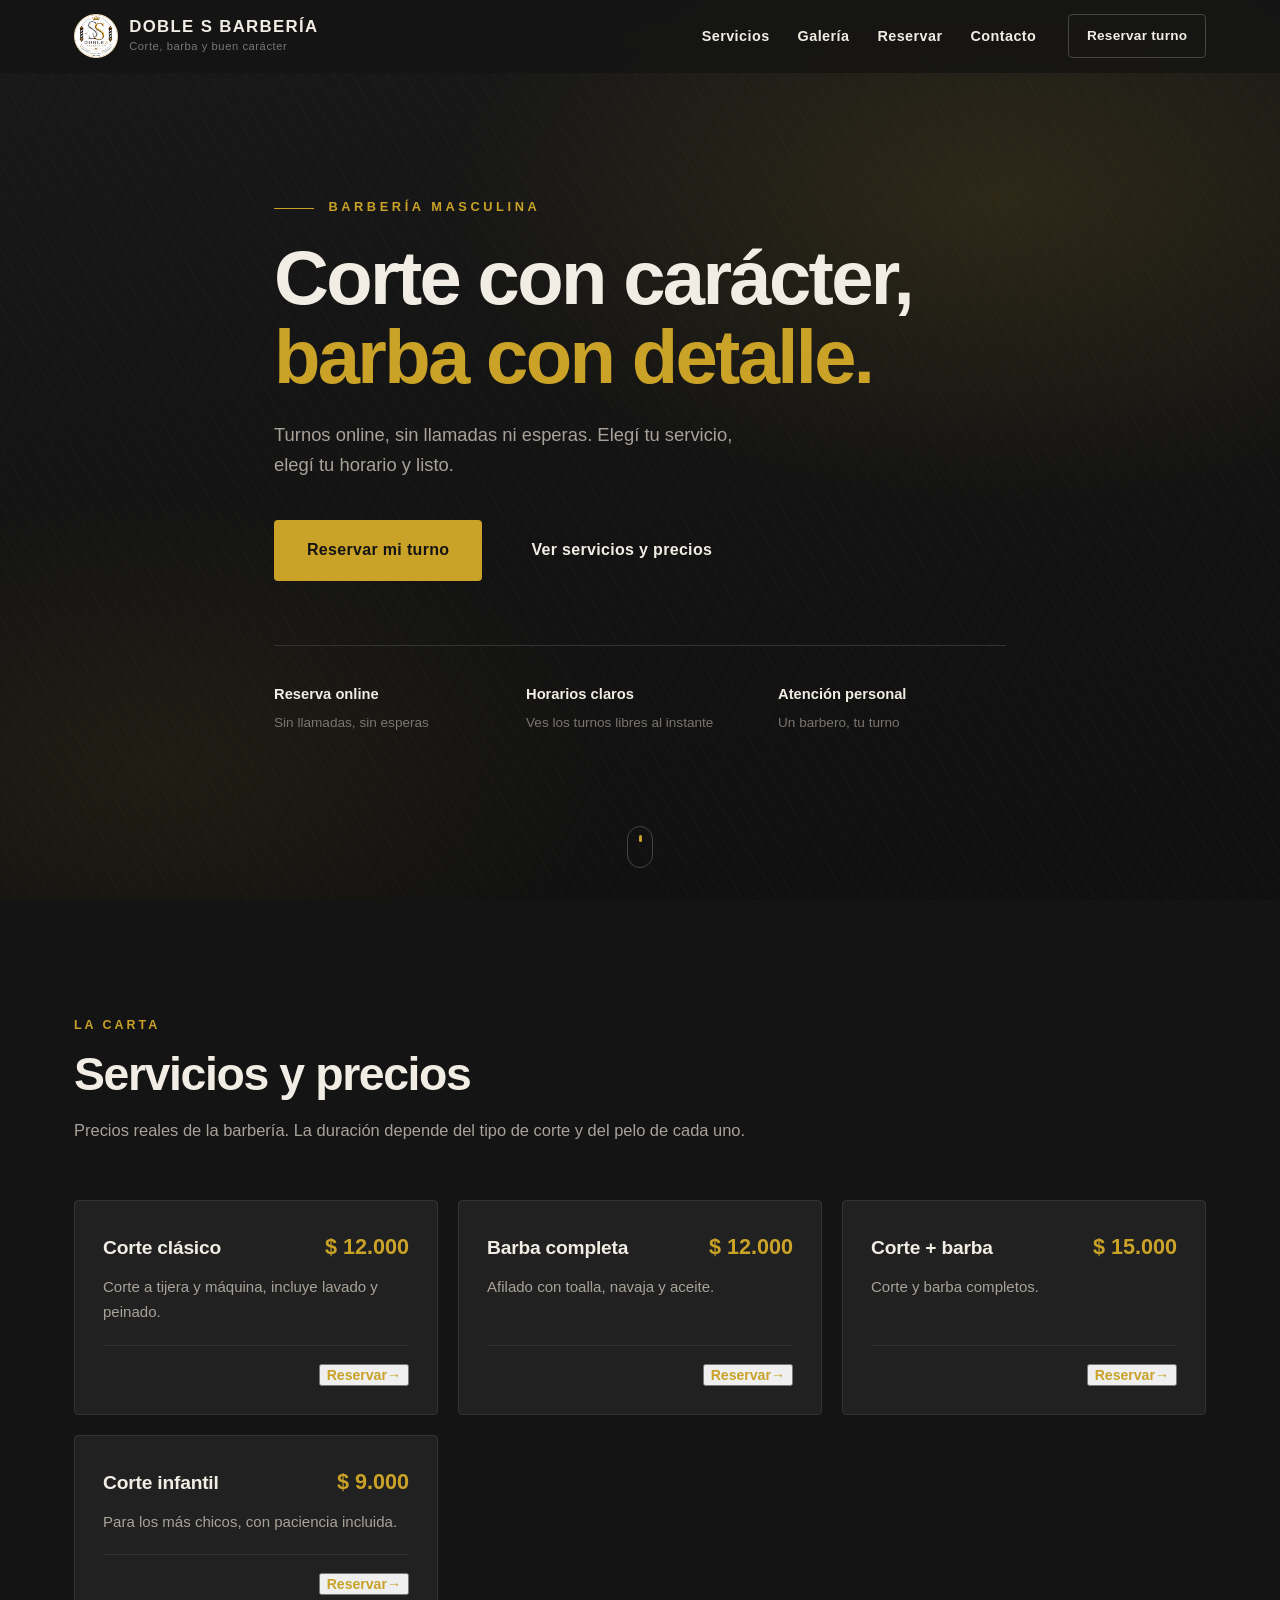
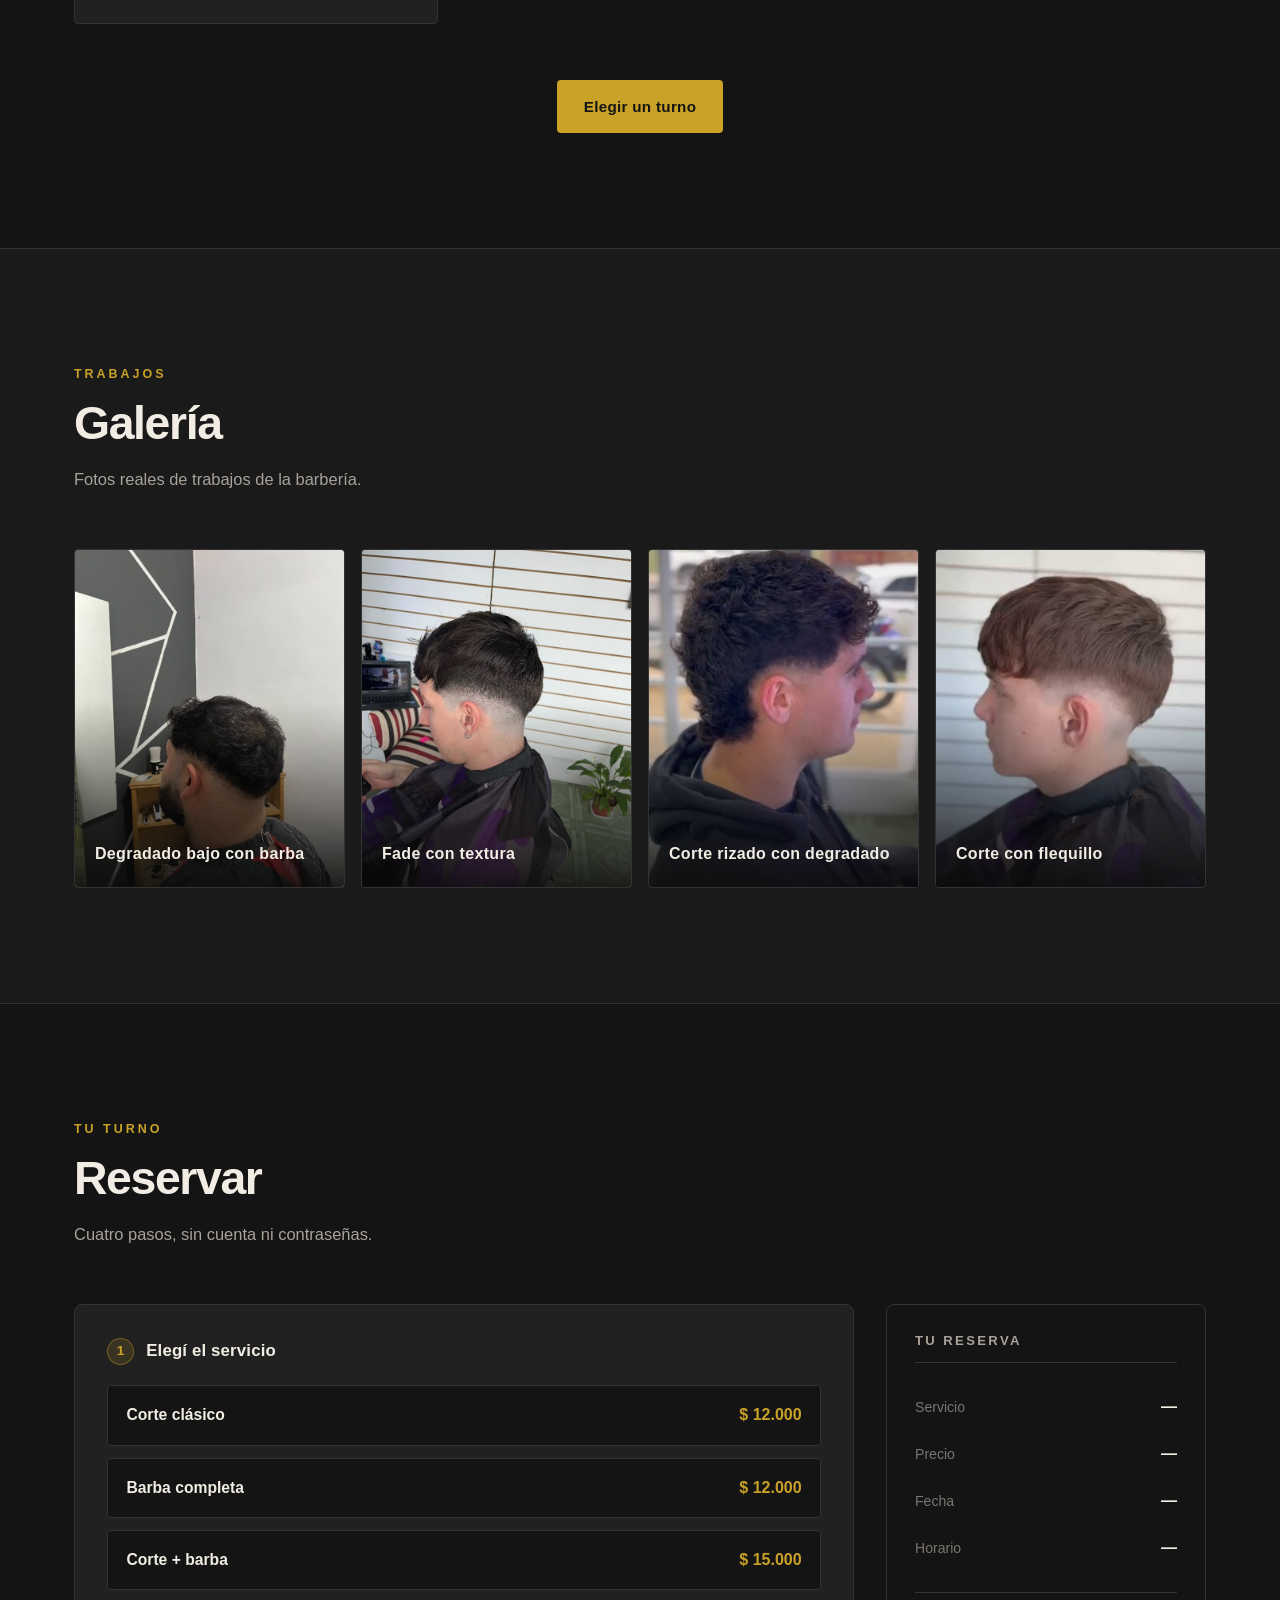
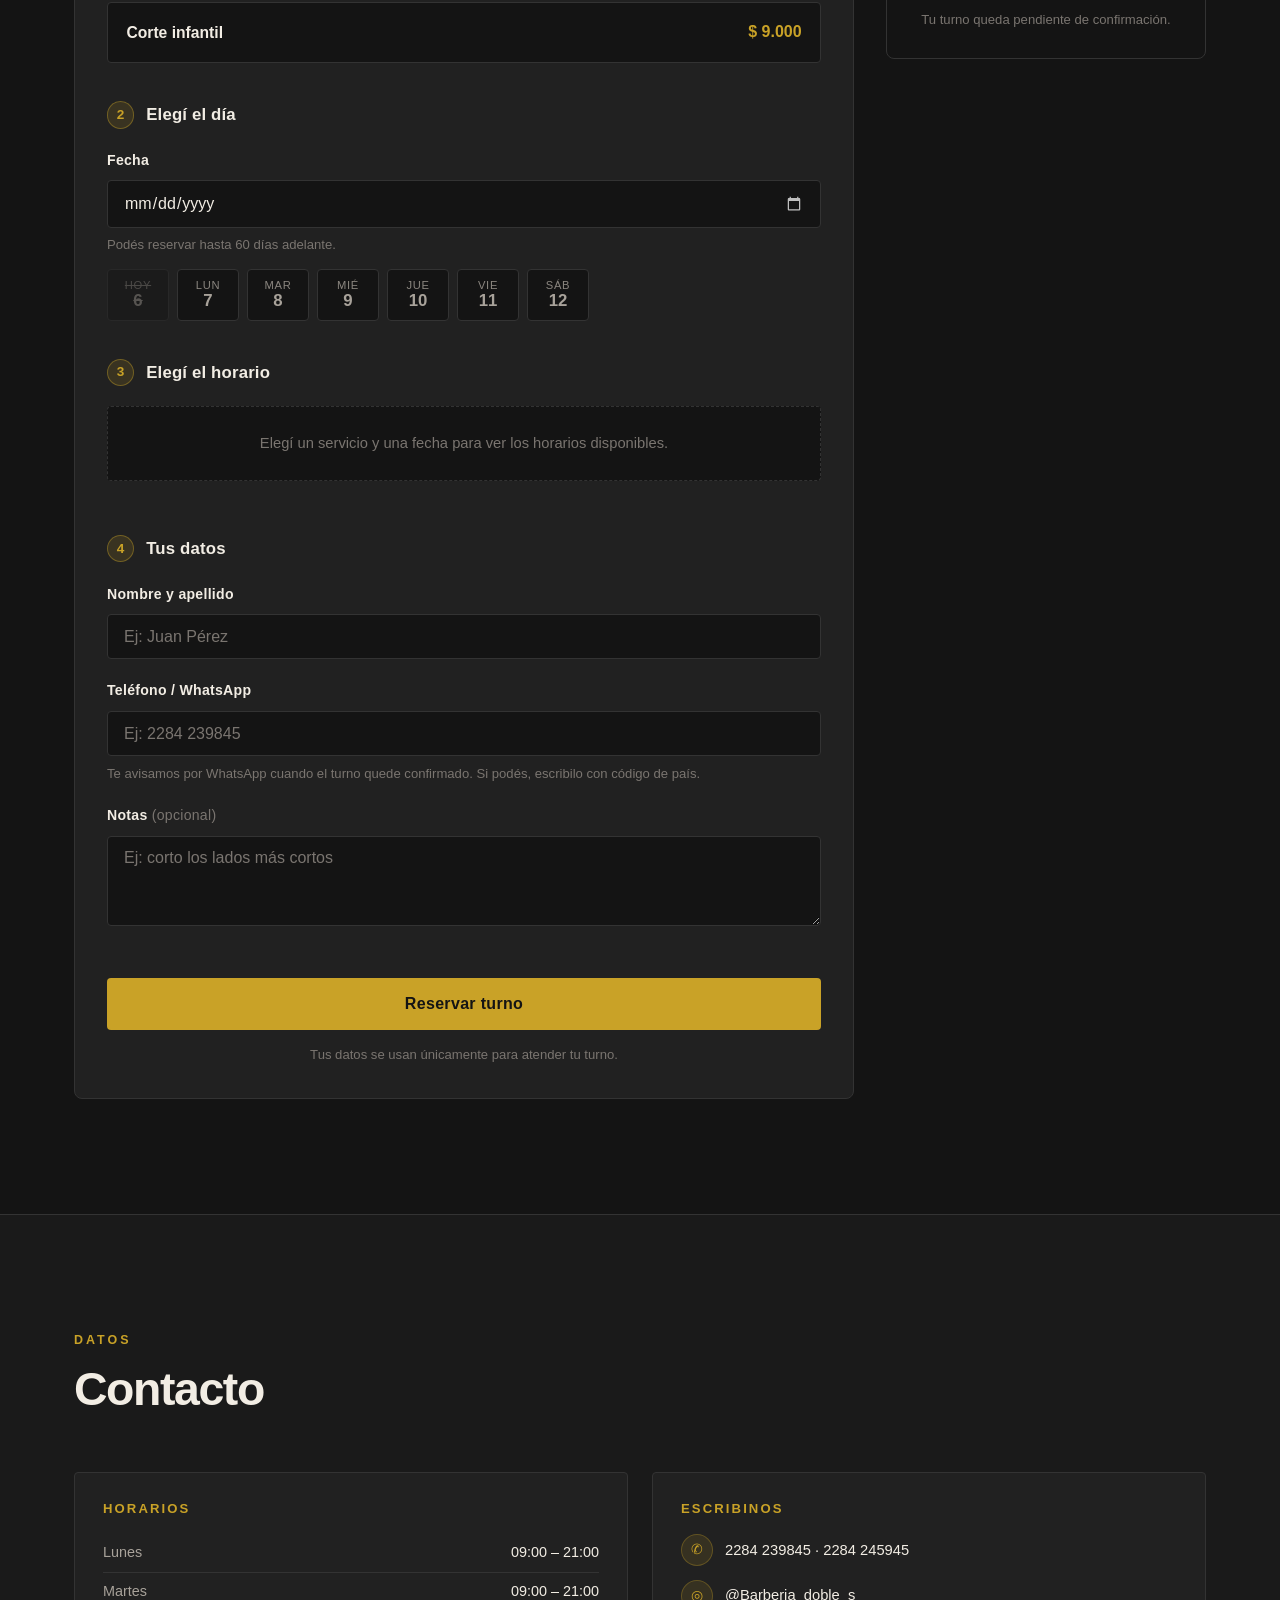
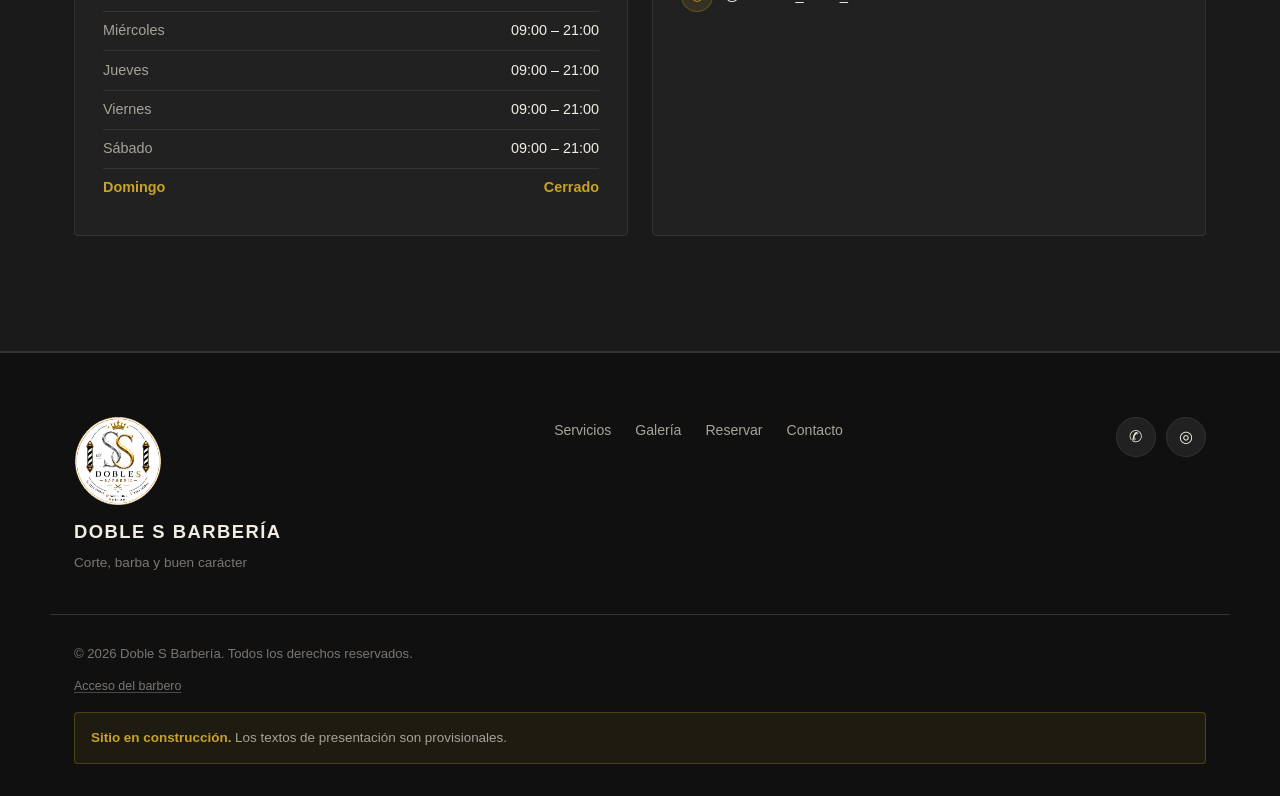
==== commit b27d7305: "Agrega gestión de servicios y horarios desde el panel - Permite crear, editar, ordenar y activar/des" ====
--- a/backend/src/main/resources/static/index.html
+++ b/backend/src/main/resources/static/index.html
@@ -442,7 +442,7 @@
              y este bloque se oculta solo. -->
         <p class="footer-notice" id="sample-data-notice" hidden>
             <strong>Sitio en construcción.</strong>
-            Las reservas online todavía no están habilitadas.
+            Los textos de presentación son provisionales.
         </p>
     </div>
 </footer>
--- a/backend/src/main/resources/static/assets/css/styles.css
+++ b/backend/src/main/resources/static/assets/css/styles.css
@@ -1044,6 +1044,16 @@
     display: grid;
     grid-template-columns: repeat(auto-fit, minmax(290px, 1fr));
     gap: 1.25rem;
+}
+
+.services-empty,
+.service-picker-empty {
+    margin: 0;
+    padding: 1.25rem;
+    color: var(--text-muted);
+    text-align: center;
+    border: 1px dashed var(--border);
+    border-radius: var(--radius-md);
 }
 
 /* --- Galería ------------------------------------------------------------ */
